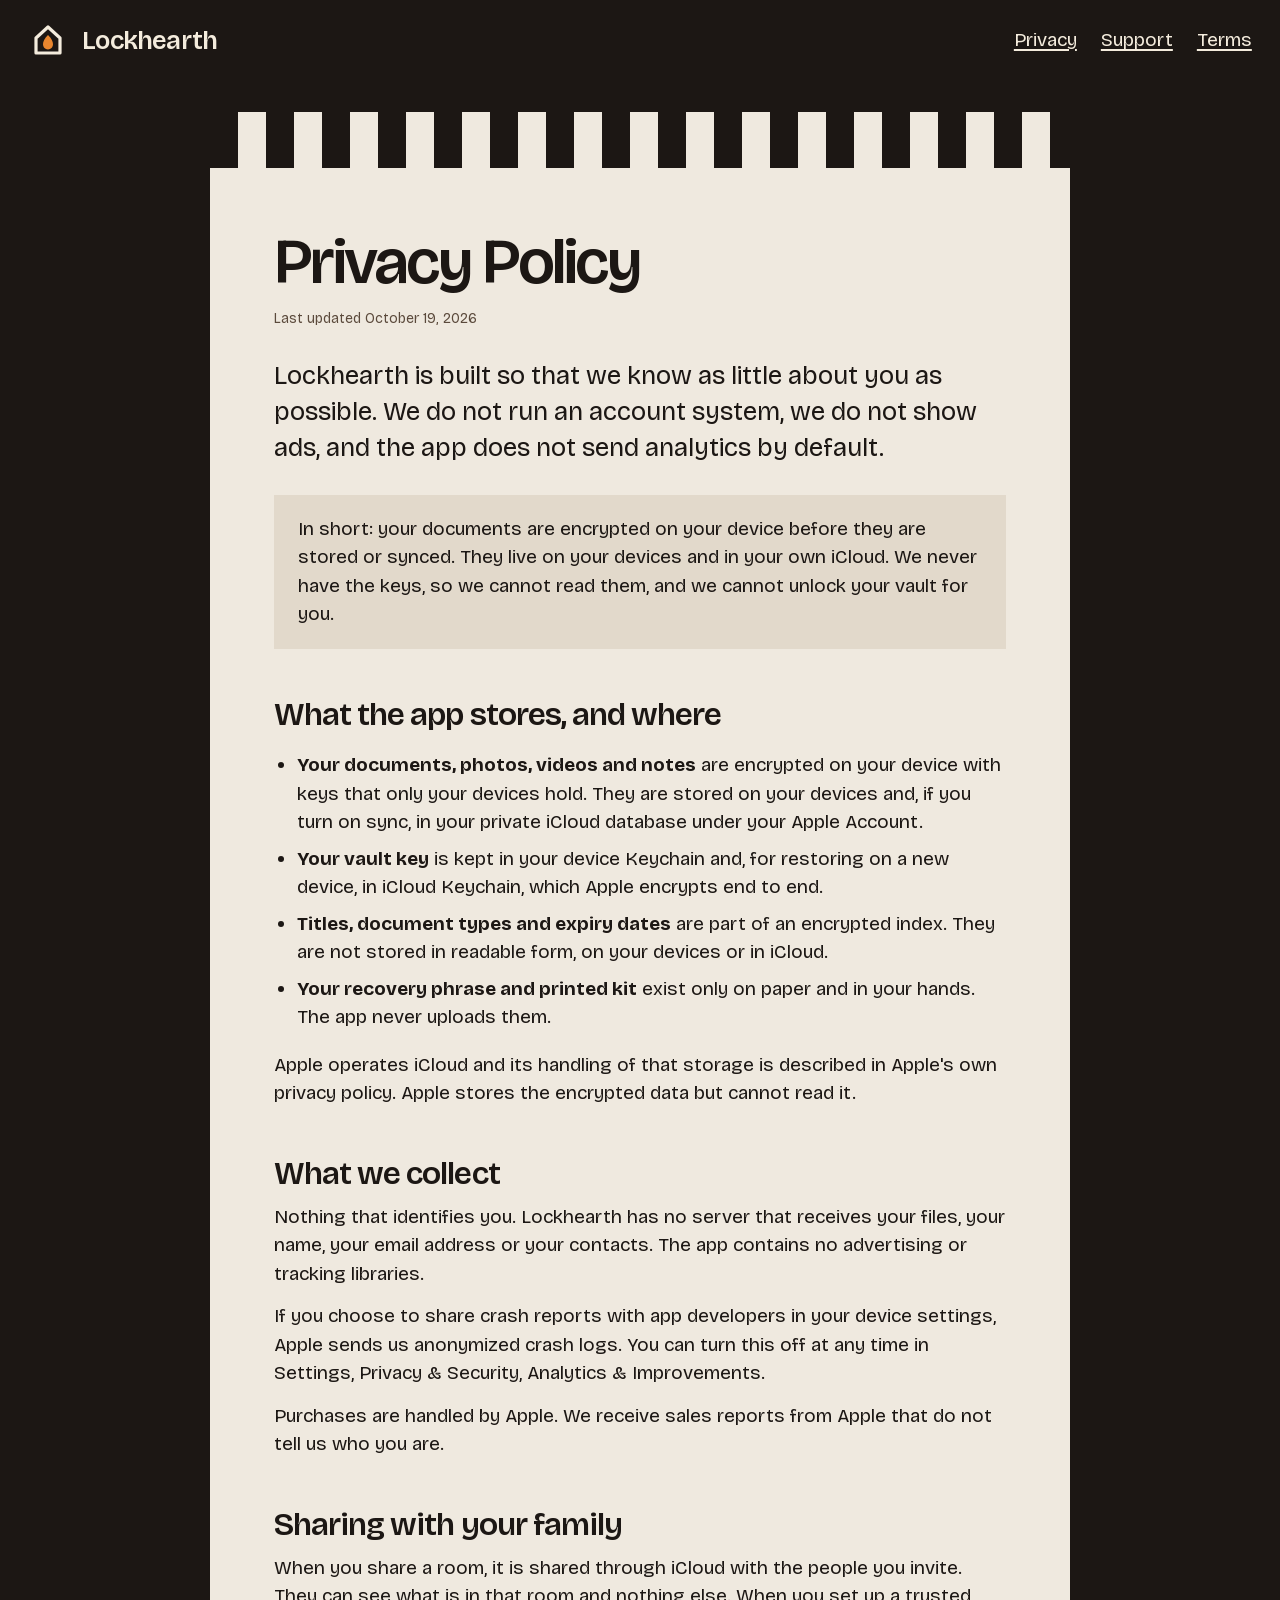
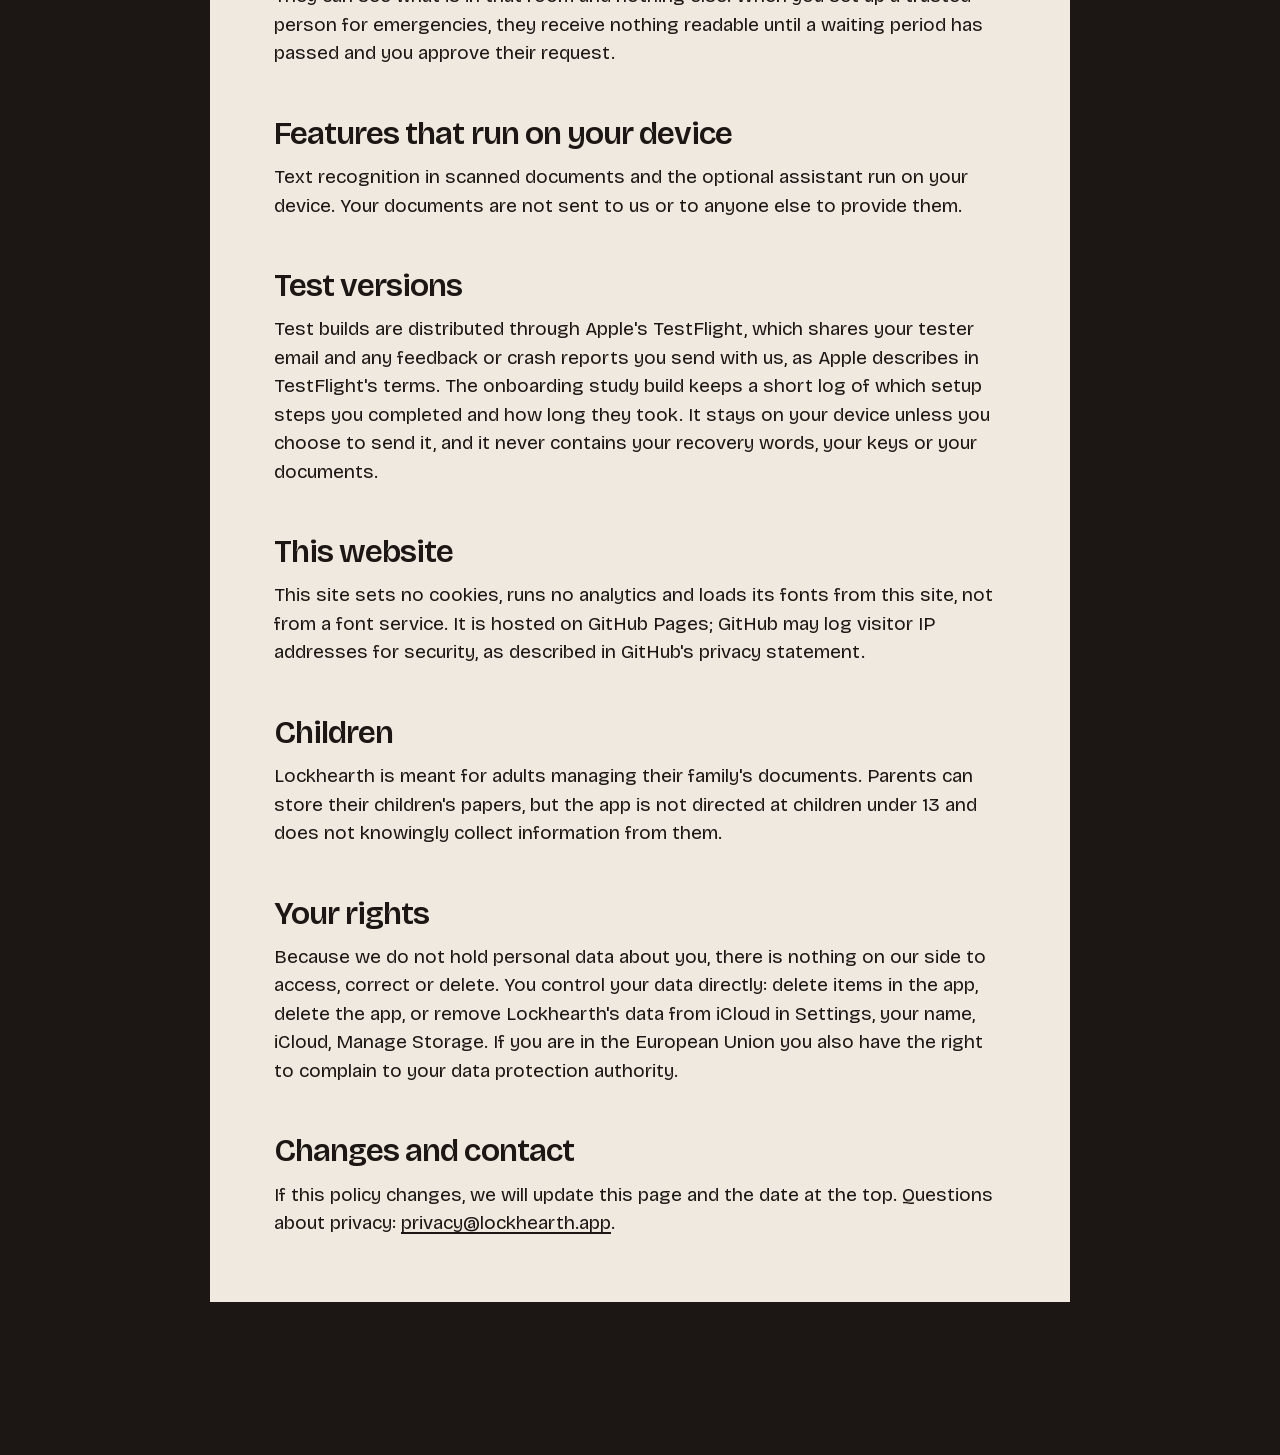
==== privacy.html @ ff902041 "Lockhearth site: landing page, privacy, support and terms Co-Authored-By: Claude Opus 5.5 <noreply@a" ====
<!doctype html>
<html lang="en">
<head>
<meta charset="utf-8">
<meta name="viewport" content="width=device-width, initial-scale=1">
<title>Privacy Policy · Lockhearth</title>
<meta name="description" content="Lockhearth has no account and no analytics by default. Your documents are encrypted on your device and stored in your own iCloud.">
<meta name="theme-color" content="#1c1714">
<link rel="icon" href="favicon.png">
<link rel="preload" href="fonts/bricolage-latin.woff2" as="font" type="font/woff2" crossorigin>
<link rel="stylesheet" href="style.css">
</head>
<body>
<a class="skip" href="#main">Skip to content</a>
<header class="doc-nav">
  <a class="wordmark" href="./"><svg viewBox="0 0 40 40" aria-hidden="true"><path d="M8 18 20 7l12 11v15H8z" fill="none" stroke="currentColor" stroke-width="3.2" stroke-linejoin="round"/><path d="M20 15c-3.6 3.4-5 6.6-5 9.2 0 3 2.2 5.2 5 5.2s5-2.2 5-5.2c0-2.6-1.4-5.8-5-9.2z" fill="#e8862f"/></svg>Lockhearth</a>
  <nav aria-label="Pages"><a href="privacy.html" aria-current="page">Privacy</a><a href="support.html">Support</a><a href="terms.html">Terms</a></nav>
</header>
<main id="main" class="doc">
  <div class="stripe" aria-hidden="true"><span></span><span></span><span></span><span></span><span></span><span></span><span></span><span></span><span></span><span></span><span></span><span></span><span></span><span></span><span></span><span></span><span></span><span></span><span></span><span></span><span></span><span></span><span></span><span></span><span></span><span></span><span></span><span></span><span></span><span></span><span></span></div>
  <div class="doc__body">
    <h1>Privacy Policy</h1>
    <p class="updated">Last updated October 19, 2026</p>
    <p class="lead">Lockhearth is built so that we know as little about you as possible. We do not run an account system, we do not show ads, and the app does not send analytics by default.</p>
    <div class="plain"><p>In short: your documents are encrypted on your device before they are stored or synced. They live on your devices and in your own iCloud. We never have the keys, so we cannot read them, and we cannot unlock your vault for you.</p></div>

    <h2>What the app stores, and where</h2>
    <ul>
      <li><strong>Your documents, photos, videos and notes</strong> are encrypted on your device with keys that only your devices hold. They are stored on your devices and, if you turn on sync, in your private iCloud database under your Apple Account.</li>
      <li><strong>Your vault key</strong> is kept in your device Keychain and, for restoring on a new device, in iCloud Keychain, which Apple encrypts end to end.</li>
      <li><strong>Titles, document types and expiry dates</strong> are part of an encrypted index. They are not stored in readable form, on your devices or in iCloud.</li>
      <li><strong>Your recovery phrase and printed kit</strong> exist only on paper and in your hands. The app never uploads them.</li>
    </ul>
    <p>Apple operates iCloud and its handling of that storage is described in Apple's own privacy policy. Apple stores the encrypted data but cannot read it.</p>

    <h2>What we collect</h2>
    <p>Nothing that identifies you. Lockhearth has no server that receives your files, your name, your email address or your contacts. The app contains no advertising or tracking libraries.</p>
    <p>If you choose to share crash reports with app developers in your device settings, Apple sends us anonymized crash logs. You can turn this off at any time in Settings, Privacy &amp; Security, Analytics &amp; Improvements.</p>
    <p>Purchases are handled by Apple. We receive sales reports from Apple that do not tell us who you are.</p>

    <h2>Sharing with your family</h2>
    <p>When you share a room, it is shared through iCloud with the people you invite. They can see what is in that room and nothing else. When you set up a trusted person for emergencies, they receive nothing readable until a waiting period has passed and you approve their request.</p>

    <h2>Features that run on your device</h2>
    <p>Text recognition in scanned documents and the optional assistant run on your device. Your documents are not sent to us or to anyone else to provide them.</p>

    <h2>Test versions</h2>
    <p>Test builds are distributed through Apple's TestFlight, which shares your tester email and any feedback or crash reports you send with us, as Apple describes in TestFlight's terms. The onboarding study build keeps a short log of which setup steps you completed and how long they took. It stays on your device unless you choose to send it, and it never contains your recovery words, your keys or your documents.</p>

    <h2>This website</h2>
    <p>This site sets no cookies, runs no analytics and loads its fonts from this site, not from a font service. It is hosted on GitHub Pages; GitHub may log visitor IP addresses for security, as described in GitHub's privacy statement.</p>

    <h2>Children</h2>
    <p>Lockhearth is meant for adults managing their family's documents. Parents can store their children's papers, but the app is not directed at children under 13 and does not knowingly collect information from them.</p>

    <h2>Your rights</h2>
    <p>Because we do not hold personal data about you, there is nothing on our side to access, correct or delete. You control your data directly: delete items in the app, delete the app, or remove Lockhearth's data from iCloud in Settings, your name, iCloud, Manage Storage. If you are in the European Union you also have the right to complain to your data protection authority.</p>

    <h2>Changes and contact</h2>
    <p>If this policy changes, we will update this page and the date at the top. Questions about privacy: <a href="mailto:privacy@lockhearth.app">privacy@lockhearth.app</a>.</p>
  </div>
</main>
</body>
</html>
---- style.css ----
@font-face {
  font-family: "Bricolage Grotesque";
  src: url("fonts/bricolage-latin.woff2") format("woff2");
  font-weight: 200 800;
  font-display: swap;
}

:root {
  --bg: #1c1714;
  --surface: #2a221c;
  --paper: #efe9df;
  --paper-2: #e2d9cb;
  --ink: #1c1714;
  --muted: #5b4a3c;
  --on-bg: #f4ecdd;
  --on-bg-muted: #cdbfa9;
  --accent: #f5b451;
  --accent-ink: #1c1714;

  --step-small: clamp(0.8125rem, 0.79rem + 0.1vw, 0.875rem);
  --step-body: clamp(1.0625rem, 1rem + 0.25vw, 1.1875rem);
  --step-lead: clamp(1.25rem, 1.1rem + 0.7vw, 1.625rem);
  --step-head: clamp(2.25rem, 1.3rem + 3.6vw, 4.5rem);
  --step-display: clamp(2.75rem, 1rem + 5.6vw, 6.5rem);

  --margin: clamp(16px, 2.2vw, 32px);
  --gap: 12px;
  --section: clamp(96px, 12vw, 200px);
  --ease: cubic-bezier(0.2, 0.7, 0.2, 1);
}

*, *::before, *::after { box-sizing: border-box; }
html { -webkit-text-size-adjust: 100%; scroll-behavior: smooth; }
body {
  margin: 0;
  background: var(--bg);
  color: var(--on-bg);
  font-family: "Bricolage Grotesque", system-ui, sans-serif;
  font-size: var(--step-body);
  line-height: 1.5;
  font-optical-sizing: auto;
  -webkit-font-smoothing: antialiased;
}
img { display: block; max-width: 100%; height: auto; }
a { color: inherit; text-underline-offset: 0.18em; text-decoration-thickness: 2px; }
a:hover { text-decoration-color: var(--accent); }
h1, h2, h3 {
  font-weight: 600;
  letter-spacing: -0.04em;
  line-height: 0.95;
  margin: 0;
  text-wrap: balance;
}
p { margin: 0; }
:focus-visible { outline: 3px solid var(--accent); outline-offset: 3px; }
::selection { background: var(--accent); color: var(--accent-ink); }
.skip {
  position: absolute; left: var(--margin); top: -60px;
  background: var(--accent); color: var(--accent-ink); padding: 12px 16px; z-index: 10;
}
.skip:focus { top: var(--margin); }
.num { font-variant-numeric: tabular-nums; }

/* Buttons: one shape, square, one fill. */
.button {
  display: inline-flex; align-items: center; justify-content: center;
  min-height: 56px; padding: 0 28px;
  background: var(--ink); color: var(--paper);
  font: inherit; font-weight: 500; text-decoration: none;
  border: 0; cursor: pointer;
  transition: transform 160ms var(--ease), background-color 160ms var(--ease), color 160ms var(--ease);
}
.button:hover { background: var(--accent); color: var(--accent-ink); }
.button:active { transform: translateY(2px); }
.button--amber { background: var(--accent); color: var(--accent-ink); }
.button--amber:hover { background: var(--paper); color: var(--ink); }

/* The kit stripe: alternating ink and paper bars, the header of every printed sheet. */
.stripe {
  display: flex; height: 56px; overflow: hidden; min-width: 0; max-width: 100%;
}
.stripe span { flex: 0 0 28px; height: 100%; }
.stripe span:nth-child(odd) { background: var(--ink); }
.stripe span:nth-child(even) { background: var(--paper); }

/* ---------- Hero ---------- */
.hero {
  display: grid; grid-template-columns: minmax(0, 1fr) minmax(0, 1fr); gap: var(--gap);
  padding: var(--gap); min-height: 100svh;
}
.hero__card {
  background: var(--paper); color: var(--ink);
  display: flex; flex-direction: column;
  min-height: calc(100svh - 2 * var(--gap));
}
.hero__body {
  flex: 1; display: flex; flex-direction: column; align-items: center; justify-content: center;
  text-align: center; padding: 48px clamp(20px, 4vw, 64px);
  gap: 28px;
}
.wordmark { display: inline-flex; align-items: center; gap: 14px; font-weight: 600; font-size: var(--step-lead); letter-spacing: -0.03em; text-decoration: none; }
.wordmark svg { width: 40px; height: 40px; }
.hero h1 { font-size: var(--step-display); max-width: 13ch; }
.hero__lead { font-size: var(--step-body); max-width: 36ch; color: var(--ink); }
.hero__when { font-size: var(--step-small); color: var(--muted); }
.hero__links {
  display: flex; gap: 28px; justify-content: center; flex-wrap: wrap;
  padding: 0 20px 28px; font-size: var(--step-body);
}
.hero__media { position: relative; }
.hero__frame {
  margin: 0; position: sticky; top: var(--gap); height: calc(100svh - 2 * var(--gap));
  overflow: hidden; background: #d8d6d2;
}
.hero__frame img {
  position: absolute; inset: 0; width: 100%; height: 100%; object-fit: cover;
  opacity: 0; transition: opacity 1.6s ease;
}
.hero__frame img.is-on { opacity: 1; }
.hero__frame img.drift { animation: drift 24s ease-in-out infinite alternate; }
@keyframes drift { from { transform: scale(1); } to { transform: scale(1.06); } }
.hero__caption {
  position: absolute; left: 0; bottom: 0; max-width: 34ch;
  background: var(--bg); color: var(--on-bg); padding: 14px 18px;
  font-size: var(--step-small);
}

/* ---------- Sections shared ---------- */
.section { padding: var(--section) var(--margin); }
.grid12 { display: grid; grid-template-columns: repeat(12, 1fr); gap: 24px; max-width: 1440px; margin: 0 auto; }
.section h2 { font-size: var(--step-head); }
.intro p { margin-top: 24px; max-width: 30ch; color: var(--on-bg); font-size: var(--step-lead); line-height: 1.35; }

/* Slip: the recovery itinerary, with a zigzag cut along its bottom edge. */
.slip-wrap { grid-column: 7 / 12; }
.intro { grid-column: 1 / 6; }
.slip {
  background: var(--paper); color: var(--ink);
  padding: 36px 32px 64px;
  clip-path: polygon(0 0, 100% 0, 100% calc(100% - 16px), 95% 100%, 90% calc(100% - 16px), 85% 100%, 80% calc(100% - 16px), 75% 100%, 70% calc(100% - 16px), 65% 100%, 60% calc(100% - 16px), 55% 100%, 50% calc(100% - 16px), 45% 100%, 40% calc(100% - 16px), 35% 100%, 30% calc(100% - 16px), 25% 100%, 20% calc(100% - 16px), 15% 100%, 10% calc(100% - 16px), 5% 100%, 0 calc(100% - 16px));
  font-variant-numeric: tabular-nums;
}
.slip h3 { font-size: var(--step-body); letter-spacing: 0; line-height: 1.3; margin: 28px 0 8px; }
.slip h3:first-child { margin-top: 0; }
.row { display: flex; align-items: baseline; gap: 10px; padding: 6px 0; }
.row .what { flex: 0 1 auto; }
.row .leader { flex: 1 1 24px; border-bottom: 4px dotted currentColor; opacity: 0.55; transform: translateY(-4px); min-width: 24px; }
.row .val { flex: 0 0 auto; white-space: nowrap; }
.slip .result {
  display: flex; justify-content: space-between; gap: 12px; align-items: center;
  margin: 28px -32px 0; padding: 12px 32px; min-height: 44px;
  background: var(--ink); color: var(--paper); font-weight: 500;
}

/* Square plate: three ways back in. */
.plate { background: var(--surface); padding: 0; }
.plate .split { display: grid; grid-template-columns: 1fr 1fr; min-height: 88svh; }
.plate__img { display: flex; align-items: center; justify-content: center; padding: 40px; }
.plate__img figure { margin: 0; width: 100%; max-width: 640px; }
.plate__img img { width: 100%; aspect-ratio: 1; object-fit: cover; filter: sepia(0.25); }
.plate__img figcaption { margin-top: 12px; font-size: var(--step-small); color: var(--on-bg-muted); }
.plate__text { display: flex; flex-direction: column; justify-content: space-between; padding: 64px var(--margin) 40px 40px; gap: 48px; }
.tabs { display: flex; gap: 8px 24px; flex-wrap: wrap; }
.tabs button {
  font: inherit; font-size: var(--step-lead); background: none; border: 0; padding: 4px 0; cursor: pointer;
  color: var(--on-bg-muted); transition: color 160ms var(--ease);
}
.tabs button[aria-selected="true"] { color: var(--accent); font-weight: 600; }
.tabs button:hover { color: var(--on-bg); }
.panel h3 { font-size: var(--step-head); }
.panel p { margin-top: 32px; max-width: 34ch; font-size: var(--step-lead); line-height: 1.4; }
.panel[hidden] { display: none; }
.cells { display: grid; grid-template-columns: 1fr 1fr; }
.cells a {
  display: flex; align-items: center; padding: 0 24px; min-height: 72px; text-decoration: none; font-weight: 500;
  transition: background-color 160ms var(--ease), color 160ms var(--ease);
}
.cells a:first-child { background: var(--paper); color: var(--ink); }
.cells a:last-child { background: var(--bg); color: var(--on-bg); }
.cells a:hover { background: var(--accent); color: var(--accent-ink); }

/* The family kit: the live thing. */
.kit { background: var(--accent); color: var(--accent-ink); }
.kit .head { grid-column: 1 / 8; }
.kit .head p { margin-top: 24px; max-width: 46ch; font-size: var(--step-lead); line-height: 1.35; }
.sheets { grid-column: 1 / 13; display: grid; grid-template-columns: repeat(3, minmax(0, 1fr)); gap: 24px; margin-top: 56px; }
.sheet {
  appearance: none; font: inherit; color: var(--ink); text-align: left; cursor: pointer;
  background: var(--paper); border: 0; padding: 0; display: flex; flex-direction: column;
  transition: transform 220ms var(--ease), background-color 220ms var(--ease);
}
.sheet .stripe { height: 28px; }
.sheet .stripe span { flex-basis: 14px; }
.sheet__body { padding: 24px; display: grid; gap: 14px; }
.sheet__name { font-size: var(--step-lead); font-weight: 600; letter-spacing: -0.02em; }
.sheet__code { font-variant-numeric: tabular-nums; word-break: break-all; color: var(--muted); font-size: var(--step-small); }
.sheet__state { font-weight: 500; }
.sheet:hover { transform: translateY(-4px); }
.sheet[aria-pressed="true"] { background: var(--ink); color: var(--paper); transform: translateY(-10px); }
.sheet[aria-pressed="true"] .sheet__code { color: var(--on-bg-muted); }
.sheet[aria-pressed="true"] .stripe span:nth-child(odd) { background: var(--accent); }
.vault {
  grid-column: 1 / 13; margin-top: 40px; background: var(--ink); color: var(--paper);
  padding: 28px 32px; display: grid; grid-template-columns: auto 1fr; gap: 24px; align-items: center; min-height: 120px;
}
.vault__icon { width: 56px; height: 56px; }
.vault__text strong { display: block; font-size: var(--step-lead); font-weight: 600; letter-spacing: -0.02em; }
.vault__text span { color: var(--on-bg-muted); }
.vault.is-open { background: var(--paper); color: var(--ink); }
.vault.is-open .vault__text span { color: var(--muted); }
.kit .note { grid-column: 1 / 9; margin-top: 24px; font-size: var(--step-small); }

/* Menu sheet: what is inside, with dot leaders and scalloped edges. */
.menu-wrap { display: flex; justify-content: center; }
.menu {
  width: min(600px, 100%); background: var(--paper); color: var(--ink);
  padding: 72px clamp(20px, 4vw, 56px) 80px;
  -webkit-mask: radial-gradient(12px at 50% 0, #0000 98%, #000) 50% 0 / 32px 51% repeat-x,
                radial-gradient(12px at 50% 100%, #0000 98%, #000) 50% 100% / 32px 51% repeat-x;
          mask: radial-gradient(12px at 50% 0, #0000 98%, #000) 50% 0 / 32px 51% repeat-x,
                radial-gradient(12px at 50% 100%, #0000 98%, #000) 50% 100% / 32px 51% repeat-x;
}
.menu h2 { text-align: center; font-size: var(--step-head); }
.menu > p:not(.desc) { text-align: center; margin-top: 16px; color: var(--muted); }
.menu h3 { font-size: var(--step-lead); letter-spacing: -0.01em; margin: 44px 0 6px; }
.menu .row { padding: 9px 0 0; font-size: var(--step-body); }
.menu .desc { font-size: var(--step-body); color: var(--muted); max-width: 34ch; margin-top: 2px; }
.menu .val { font-weight: 500; }

/* Printed list sheet over the key. */
.leave { position: relative; padding: var(--section) var(--margin); overflow: hidden; background: #d9d7d3; }
.leave > img { position: absolute; inset: 0; width: 100%; height: 100%; object-fit: cover; }
.leave .card {
  position: relative; margin-left: auto; width: min(640px, 100%);
  background: var(--paper); color: var(--ink); padding: 64px clamp(24px, 5vw, 64px); text-align: center;
  -webkit-mask: radial-gradient(12px at 50% 0, #0000 98%, #000) 50% 0 / 32px 51% repeat-x,
                radial-gradient(12px at 50% 100%, #0000 98%, #000) 50% 100% / 32px 51% repeat-x;
          mask: radial-gradient(12px at 50% 0, #0000 98%, #000) 50% 0 / 32px 51% repeat-x,
                radial-gradient(12px at 50% 100%, #0000 98%, #000) 50% 100% / 32px 51% repeat-x;
}
.leave h2 { font-size: var(--step-head); }
.leave .card > p { margin-top: 12px; color: var(--muted); }
.leave ul { list-style: none; padding: 0; margin: 40px auto 0; max-width: 420px; text-align: left; display: grid; gap: 18px; }
.leave li strong { display: block; font-weight: 600; }
.leave li span { color: var(--muted); }
.leave .credit { position: absolute; left: var(--margin); bottom: 16px; font-size: var(--step-small); color: var(--ink); background: var(--paper); padding: 6px 10px; }

/* Pricing ticket. */
.ticket-wrap { display: flex; flex-direction: column; align-items: center; gap: 32px; }
.ticket {
  position: relative; width: min(1100px, 100%); display: grid; grid-template-columns: 7fr 3fr;
  aspect-ratio: 2.3 / 1; background: var(--paper); color: var(--ink);
}
.ticket::before, .ticket::after {
  content: ""; position: absolute; left: 70%; width: 28px; height: 28px; margin-left: -14px;
  background: var(--bg); border-radius: 50%;
}
.ticket::before { top: -14px; }
.ticket::after { bottom: -14px; }
.ticket__main { padding: 40px; display: flex; flex-direction: column; justify-content: space-between; gap: 32px; }
.ticket__main h2 { font-size: var(--step-head); }
.ticket__main .pitch { font-size: var(--step-lead); line-height: 1.35; max-width: 32ch; margin-top: 20px; }
.ticket__lines { display: grid; grid-template-columns: 1fr 1fr; gap: 10px 32px; list-style: none; padding: 0; margin: 0; }
.ticket__stub {
  background: var(--paper-2); display: flex; flex-direction: column; justify-content: center; align-items: center;
  text-align: center; gap: 8px; padding: 32px 24px;
  background-image: radial-gradient(circle, var(--bg) 3px, transparent 3.5px);
  background-size: 6px 16px; background-repeat: repeat-y; background-position: left top;
}
.price { font-size: var(--step-display); font-weight: 600; letter-spacing: -0.04em; line-height: 0.95; }
.price small { display: block; margin-top: 8px; font-size: var(--step-body); letter-spacing: 0; font-weight: 500; }
.ticket__stub .or { color: var(--muted); }
.ticket__stub .button { width: 100%; margin-top: 16px; }
.free {
  width: min(1100px, 100%); display: grid; grid-template-columns: 1fr 2fr; gap: 24px; align-items: baseline;
  background: var(--surface); padding: 28px 32px;
}
.free h3 { font-size: var(--step-lead); letter-spacing: -0.02em; }
.free p { color: var(--on-bg); }

/* FAQ: tabbed index cards. */
.faq .heading { grid-column: 3 / 11; }
.cards { grid-column: 3 / 11; margin-top: 48px; }
.card-item { position: relative; margin-top: -24px; }
.card-item:first-child { margin-top: 0; }
.card-tab {
  display: block; width: 200px; height: 44px; white-space: nowrap; padding: 10px 18px; font-size: var(--step-body);
  clip-path: polygon(0 100%, 12px 0, calc(100% - 12px) 0, 100% 100%);
}
.card-body { padding: 20px 28px 44px; }
.card-item:nth-child(3n+1) .card-tab, .card-item:nth-child(3n+1) .card-body { background: var(--paper); color: var(--ink); }
.card-item:nth-child(3n+2) .card-tab, .card-item:nth-child(3n+2) .card-body { background: var(--paper-2); color: var(--ink); }
.card-item:nth-child(3n+3) .card-tab, .card-item:nth-child(3n+3) .card-body { background: var(--accent); color: var(--accent-ink); }
.card-item:nth-child(1) .card-tab { margin-left: 0; }
.card-item:nth-child(2) .card-tab { margin-left: 150px; }
.card-item:nth-child(3) .card-tab { margin-left: 300px; }
.card-item:nth-child(4) .card-tab { margin-left: 450px; }
.card-item:nth-child(5) .card-tab { margin-left: 150px; }
.card-item:nth-child(6) .card-tab { margin-left: 300px; }
.card-q {
  appearance: none; background: none; border: 0; padding: 0; font: inherit; color: inherit; text-align: left;
  font-size: var(--step-lead); font-weight: 500; cursor: pointer; width: 100%; display: flex; justify-content: space-between; gap: 16px;
}
.card-q span:last-child { transition: transform 220ms var(--ease); }
.card-q[aria-expanded="true"] span:last-child { transform: rotate(45deg); }
.card-a { margin-top: 16px; max-width: 50ch; }
.card-a[hidden] { display: none; }

/* Footer: the back of the sheet. */
.foot { background: var(--paper); color: var(--ink); min-height: 100svh; position: relative; overflow: hidden; display: flex; flex-direction: column; }
.foot .stripe { height: 8px; }
.foot .stripe span { flex-basis: 28px; }
.foot__top { display: grid; grid-template-columns: repeat(12, 1fr); gap: 24px; padding: 96px var(--margin) 0; }
.foot__invite { grid-column: 1 / 8; }
.foot__invite p.big { font-size: var(--step-display); font-weight: 600; letter-spacing: -0.04em; line-height: 0.95; max-width: 14ch; }
.foot__invite .button { margin-top: 32px; }
.foot__fire { grid-column: 8 / 10; margin: 0; }
.foot__fire video { width: 100%; height: auto; aspect-ratio: 1; object-fit: cover; display: block; background: var(--bg); }
.foot__links { grid-column: 10 / 13; display: grid; gap: 12px; align-content: start; }
.foot__legal { margin-top: auto; padding: 0 var(--margin); display: flex; justify-content: space-between; gap: 24px; flex-wrap: wrap; position: relative; z-index: 1; }
.foot__legal .credits { max-width: 90ch; }
.foot__name {
  font-size: clamp(5rem, 25vw, 26rem); font-weight: 700; letter-spacing: -0.06em; line-height: 0.8;
  white-space: nowrap; margin: 8px 0 0 -0.04em; transform: translateY(28%); color: var(--ink);
}

/* Inner pages: one printed sheet on the charcoal ground. */
.doc-nav { display: flex; justify-content: space-between; align-items: center; padding: 20px var(--margin); gap: 24px; flex-wrap: wrap; }
.doc-nav .wordmark { color: var(--on-bg); }
.doc-nav nav { display: flex; gap: 24px; }
.doc { width: min(860px, calc(100% - 2 * var(--margin))); margin: 32px auto var(--section); background: var(--paper); color: var(--ink); }
.doc__body { padding: clamp(28px, 5vw, 72px); }
.doc h1 { font-size: clamp(2.5rem, 1.6rem + 3vw, 4.25rem); }
.doc .updated { margin-top: 16px; color: var(--muted); font-size: var(--step-small); }
.doc h2 { font-size: clamp(1.5rem, 1.2rem + 1vw, 2rem); letter-spacing: -0.03em; margin: 48px 0 12px; line-height: 1.1; }
.doc p, .doc li { max-width: 68ch; }
.doc p + p { margin-top: 14px; }
.doc ul { padding-left: 1.2em; display: grid; gap: 8px; }
.doc .lead { font-size: var(--step-lead); line-height: 1.4; margin-top: 28px; }
.doc .plain { background: var(--paper-2); padding: 20px 24px; margin-top: 28px; }

/* Entrance motion: content is visible by default; script adds the travel. */
.js .reveal { opacity: 0; transform: translateY(24px); transition: opacity 700ms var(--ease), transform 700ms var(--ease); }
.js .reveal.is-in { opacity: 1; transform: none; }

@media (max-width: 900px) {
  .hero { grid-template-columns: minmax(0, 1fr); padding: 12px; }
  .hero__media { order: -1; }
  .hero__frame { position: relative; top: 0; height: 48svh; }
  .hero__card { min-height: 0; margin-top: -24px; position: relative; }
  .hero .stripe { height: 40px; }
  .hero h1 { font-size: clamp(2.5rem, 11vw, 4rem); max-width: none; }
  .grid12 { grid-template-columns: minmax(0, 1fr); }
  .intro, .slip-wrap, .kit .head, .sheets, .vault, .kit .note, .faq .heading, .cards { grid-column: 1 / -1; }
  .slip { padding: 28px 20px 56px; }
  .slip .result { margin: 24px -20px 0; padding: 12px 20px; }
  .plate .split { grid-template-columns: 1fr; min-height: 0; }
  .plate__img { padding: 16px; }
  .plate__text { padding: 24px 16px 40px; }
  .cells { grid-template-columns: 1fr; }
  .cells a { min-height: 60px; }
  .sheets { grid-template-columns: minmax(0, 1fr); gap: 12px; }
  .vault { grid-template-columns: 1fr; padding: 24px 20px; }
  .ticket { grid-template-columns: 1fr; aspect-ratio: auto; }
  .ticket__stub { order: -1; min-height: 280px; }
  .ticket::before, .ticket::after { left: auto; bottom: auto; top: 266px; margin: 0; }
  .ticket::before { left: -14px; }
  .ticket::after { right: -14px; }
  .ticket__main { padding: 28px 20px; }
  .ticket__lines { grid-template-columns: 1fr; }
  .ticket__stub { background-size: 16px 6px; background-repeat: repeat-x; background-position: left bottom; }
  .free { grid-template-columns: 1fr; padding: 24px 20px; }
  .card-tab { width: max-content; min-width: 120px; padding: 10px 20px; }
  .card-item:nth-child(n) .card-tab { margin-left: calc((var(--i, 0)) * 48px); }
  .card-body { padding: 18px 20px 22px; }
  .foot__top { grid-template-columns: 1fr; padding-top: 64px; }
  .foot__invite, .foot__links, .foot__fire { grid-column: 1 / -1; }
  .foot__fire { max-width: 240px; }
  .foot__invite .button { width: 100%; }
  .foot__links { grid-auto-flow: column; justify-content: start; gap: 20px; }
  .foot__name { font-size: 34vw; }
  .leave .card { margin: 0 auto; }
}

@media (prefers-reduced-motion: reduce) {
  html { scroll-behavior: auto; }
  .js .reveal { opacity: 1; transform: none; transition: none; }
  .hero__frame img { transition: none; }
  .hero__frame img.drift { animation: none; }
  .foot__fire { display: none; }
  .sheet, .sheet:hover, .sheet[aria-pressed="true"] { transform: none; }
}
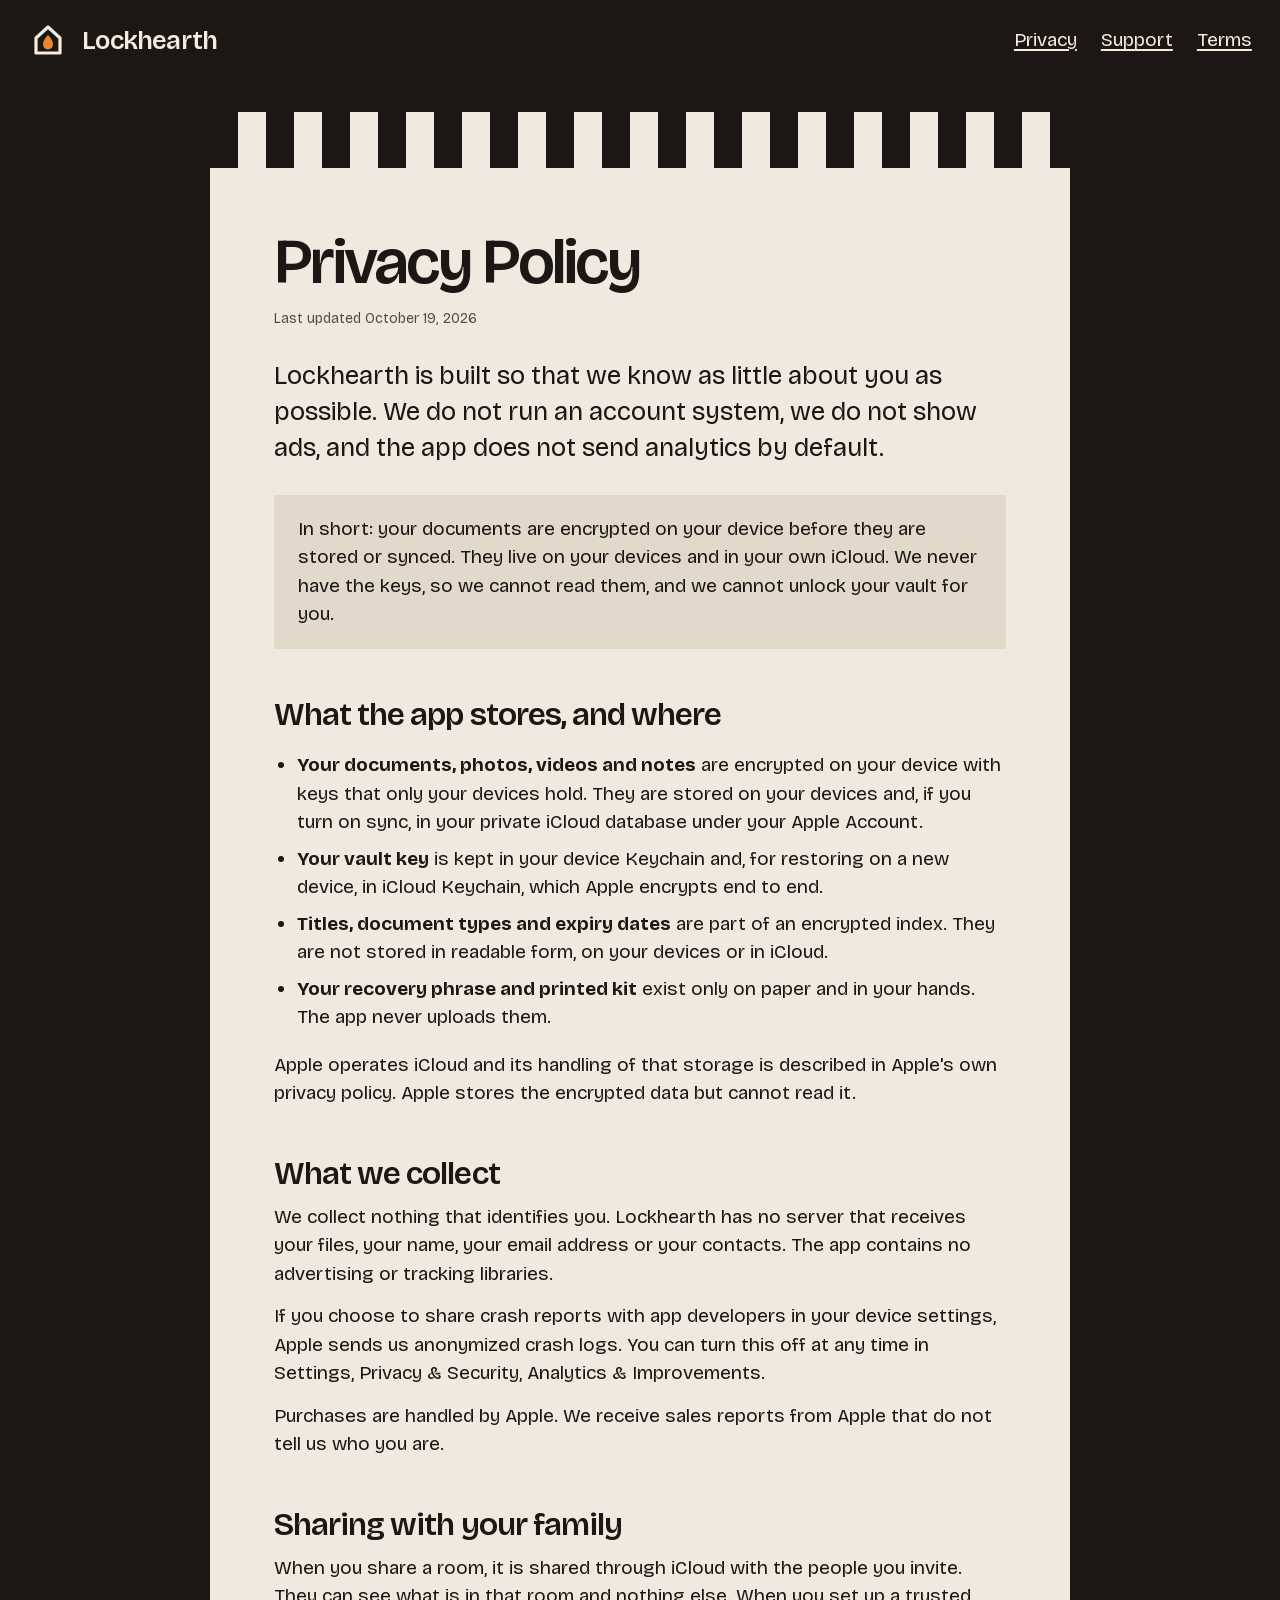
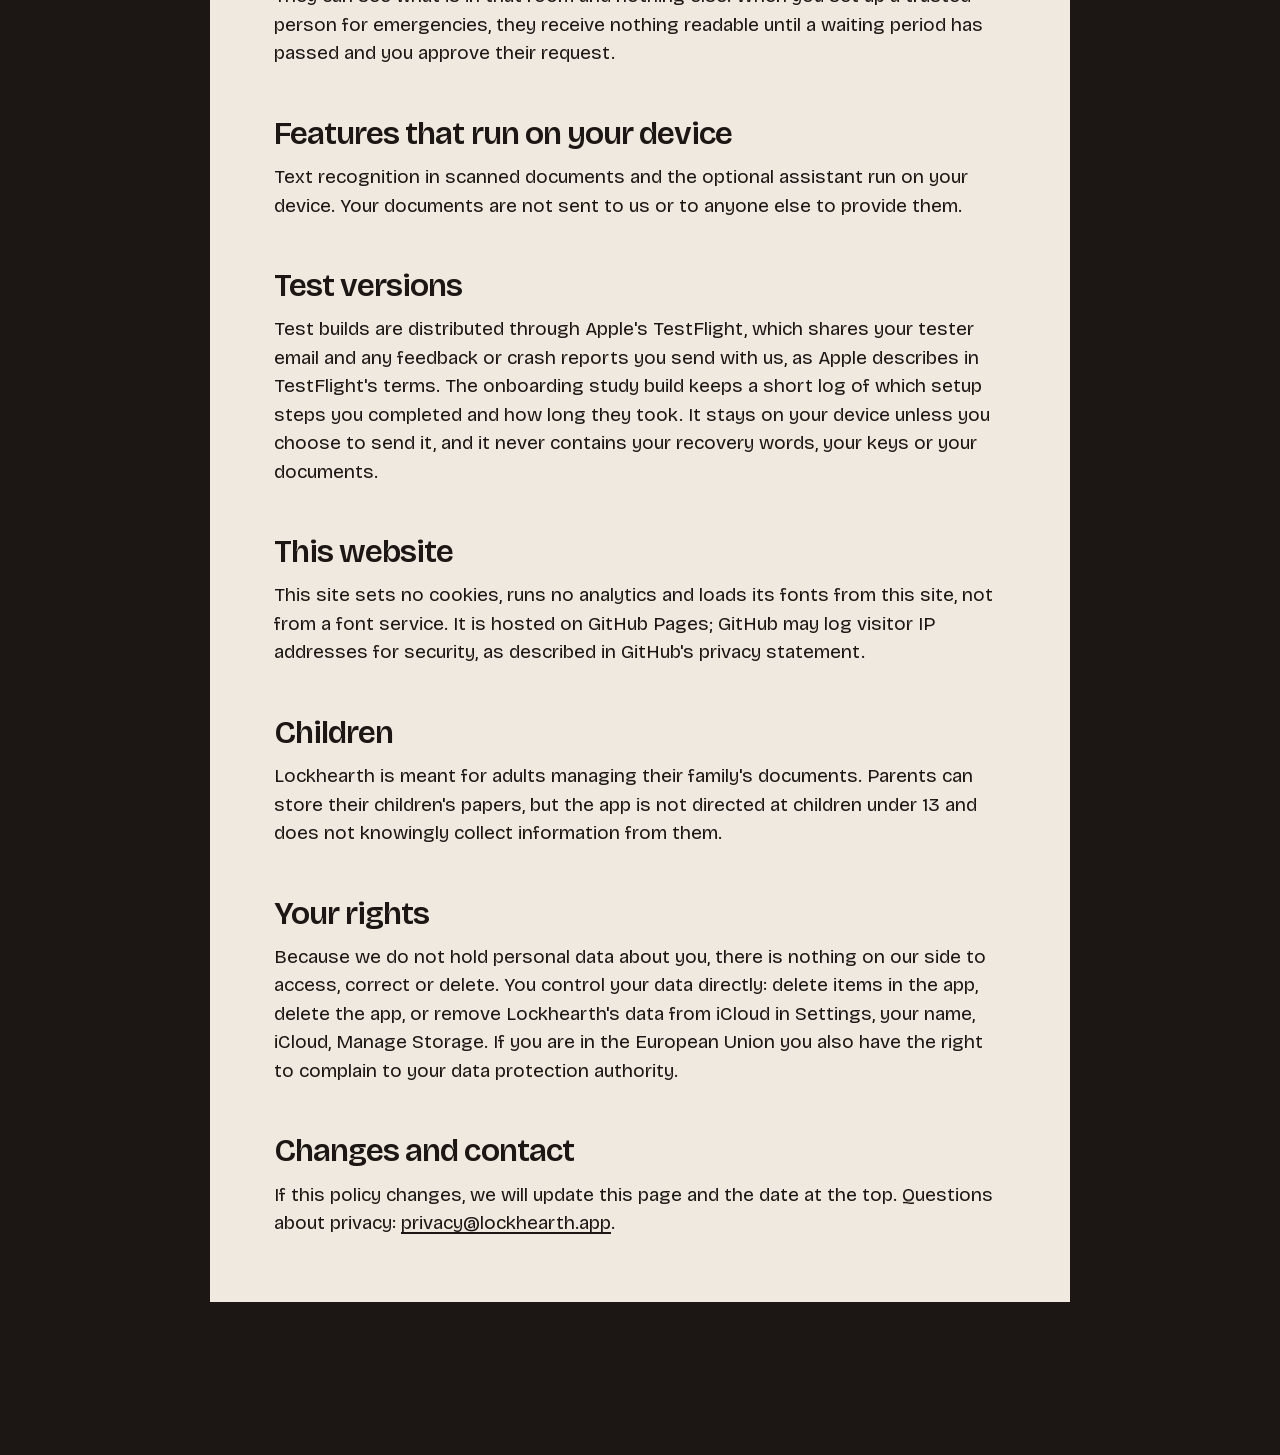
==== commit 8cc92b04: "Copy pass: remove staged phrasing and dramatic fragments Co-Authored-By: Claude Opus 5.5 <noreply@an" ====
--- a/privacy.html
+++ b/privacy.html
@@ -34,7 +34,7 @@
     <p>Apple operates iCloud and its handling of that storage is described in Apple's own privacy policy. Apple stores the encrypted data but cannot read it.</p>
 
     <h2>What we collect</h2>
-    <p>Nothing that identifies you. Lockhearth has no server that receives your files, your name, your email address or your contacts. The app contains no advertising or tracking libraries.</p>
+    <p>We collect nothing that identifies you. Lockhearth has no server that receives your files, your name, your email address or your contacts. The app contains no advertising or tracking libraries.</p>
     <p>If you choose to share crash reports with app developers in your device settings, Apple sends us anonymized crash logs. You can turn this off at any time in Settings, Privacy &amp; Security, Analytics &amp; Improvements.</p>
     <p>Purchases are handled by Apple. We receive sales reports from Apple that do not tell us who you are.</p>
 
